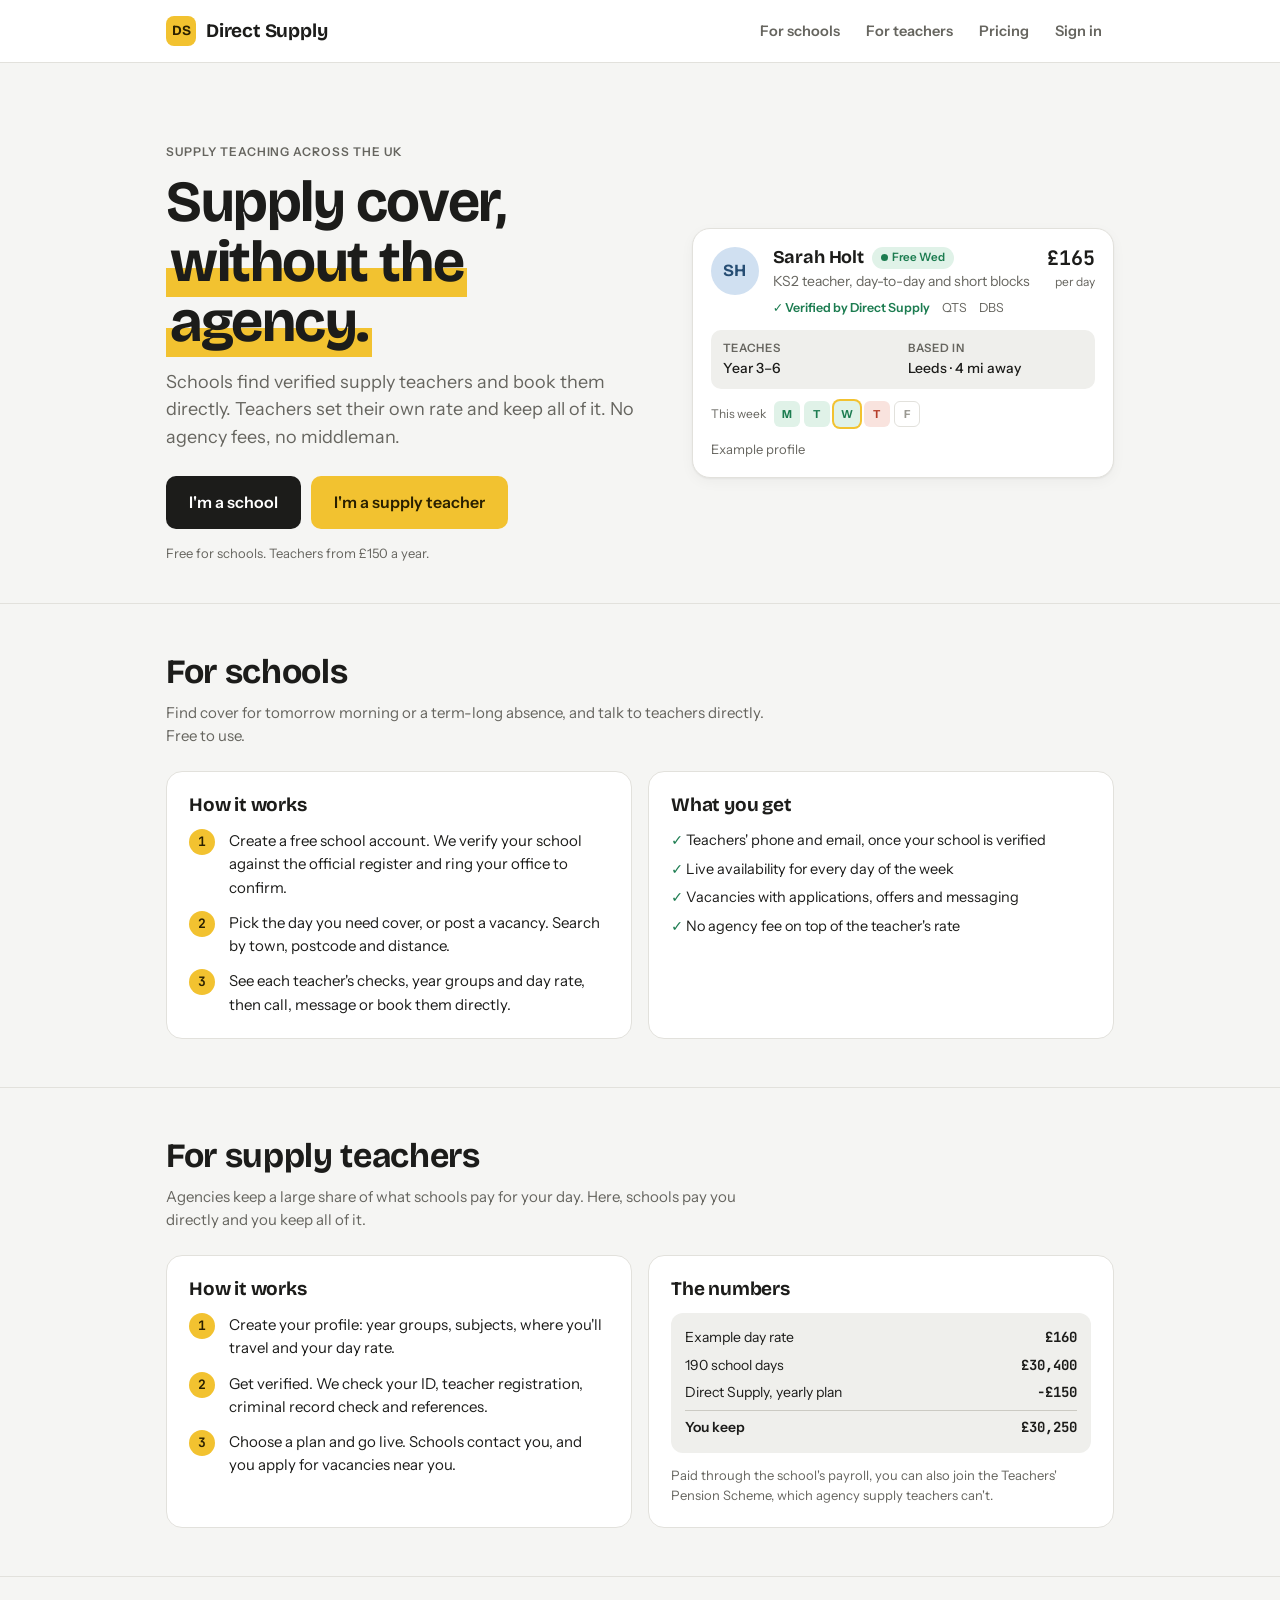
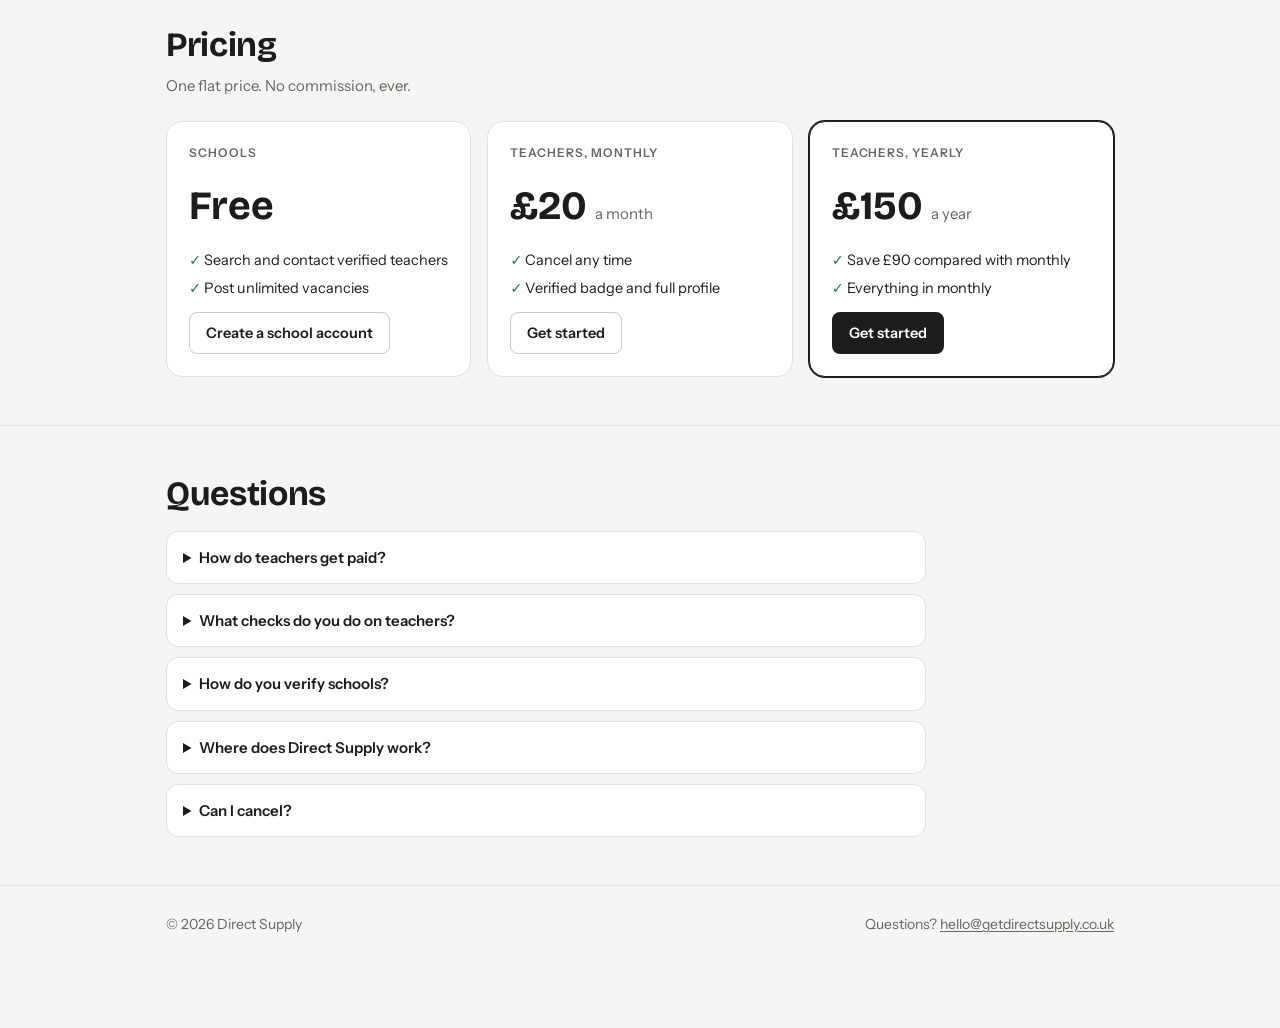
==== index.html @ fe12e29a "Add Direct Supply website Landing page, app with Supabase accounts and data, and Netlify config.  Co" ====
<!doctype html>
<html lang="en-GB">
<head>
<meta charset="utf-8">
<meta name="viewport" content="width=device-width,initial-scale=1,viewport-fit=cover">
<title>Direct Supply | Supply teachers, without the agency</title>
<meta name="description" content="Schools find verified supply teachers and book them directly. Supply teachers keep their whole day rate. UK-wide.">
<link rel="icon" href="icon.png">
<link rel="preconnect" href="https://fonts.googleapis.com">
<link rel="preconnect" href="https://fonts.gstatic.com" crossorigin>
<link rel="stylesheet" href="https://fonts.googleapis.com/css2?family=Bricolage+Grotesque:opsz,wght@12..96,600;12..96,700;12..96,800&family=Instrument+Sans:wght@400;500;600&family=JetBrains+Mono:wght@500&display=swap">
<link rel="stylesheet" href="styles.css">
</head>
<body>
<header class="topbar">
  <div class="wrap">
    <a class="logo" href="./" aria-label="Direct Supply home"><span class="logo-mark">DS</span><b>Direct Supply</b></a>
    <nav aria-label="Main">
      <a href="#schools">For schools</a>
      <a href="#teachers">For teachers</a>
      <a href="#pricing">Pricing</a>
      <a href="app.html#account">Sign in</a>
    </nav>
  </div>
</header>

<main>
  <section class="wrap hero">
    <div>
      <div class="eyebrow">Supply teaching across the UK</div>
      <h1 style="margin-top:10px">Supply cover,<br><mark>without the agency.</mark></h1>
      <p class="lead">Schools find verified supply teachers and book them directly. Teachers set their own rate and keep all of it. No agency fees, no middleman.</p>
      <div class="ctas">
        <a class="btn lg" href="app.html#account">I'm a school</a>
        <a class="btn lg accent" href="app.html#account">I'm a supply teacher</a>
      </div>
      <p class="small muted" style="margin-top:14px">Free for schools. Teachers from £150 a year.</p>
    </div>
    <div class="hero-card" aria-label="Example teacher profile">
      <div class="card-top" style="grid-template-columns:auto minmax(0,1fr) auto">
        <div class="avatar" style="--h:210">SH</div>
        <div style="min-width:0">
          <div class="name-row"><h3>Sarah Holt</h3><span class="badge b-free"><span class="dot"></span>Free Wed</span></div>
          <p class="headline">KS2 teacher, day-to-day and short blocks</p>
          <div class="creds"><span class="ok">✓ Verified by Direct Supply</span><span>QTS</span><span>DBS</span></div>
        </div>
        <div class="price"><b>£165</b><span>per day</span></div>
      </div>
      <dl class="facts"><div><dt>Teaches</dt><dd>Year 3–6</dd></div><div><dt>Based in</dt><dd>Leeds · 4 mi away</dd></div></dl>
      <div class="strip"><span class="lab">This week</span><i class="free">M</i><i class="free">T</i><i class="free sel">W</i><i class="booked">T</i><i class="off">F</i></div>
      <span class="small muted">Example profile</span>
    </div>
  </section>

  <section class="band" id="schools">
    <div class="wrap">
      <h2 class="title">For schools</h2>
      <p class="sub">Find cover for tomorrow morning or a term-long absence, and talk to teachers directly. Free to use.</p>
      <div class="cols2">
        <div class="box"><h3>How it works</h3>
          <ol class="steps-list">
            <li>Create a free school account. We verify your school against the official register and ring your office to confirm.</li>
            <li>Pick the day you need cover, or post a vacancy. Search by town, postcode and distance.</li>
            <li>See each teacher's checks, year groups and day rate, then call, message or book them directly.</li>
          </ol>
        </div>
        <div class="box"><h3>What you get</h3>
          <ul class="ticks">
            <li>Teachers' phone and email, once your school is verified</li>
            <li>Live availability for every day of the week</li>
            <li>Vacancies with applications, offers and messaging</li>
            <li>No agency fee on top of the teacher's rate</li>
          </ul>
        </div>
      </div>
    </div>
  </section>

  <section class="band" id="teachers">
    <div class="wrap">
      <h2 class="title">For supply teachers</h2>
      <p class="sub">Agencies keep a large share of what schools pay for your day. Here, schools pay you directly and you keep all of it.</p>
      <div class="cols2">
        <div class="box"><h3>How it works</h3>
          <ol class="steps-list">
            <li>Create your profile: year groups, subjects, where you'll travel and your day rate.</li>
            <li>Get verified. We check your ID, teacher registration, criminal record check and references.</li>
            <li>Choose a plan and go live. Schools contact you, and you apply for vacancies near you.</li>
          </ol>
        </div>
        <div class="box"><h3>The numbers</h3>
          <div class="calc" style="background:var(--sunk)"><div><span>Example day rate</span><b>£160</b></div><div><span>190 school days</span><b>£30,400</b></div><div><span>Direct Supply, yearly plan</span><b>−£150</b></div><div class="tot"><span>You keep</span><b>£30,250</b></div></div>
          <p class="small muted">Paid through the school's payroll, you can also join the Teachers' Pension Scheme, which agency supply teachers can't.</p>
        </div>
      </div>
    </div>
  </section>

  <section class="band" id="pricing">
    <div class="wrap">
      <h2 class="title">Pricing</h2>
      <p class="sub">One flat price. No commission, ever.</p>
      <div class="cols2">
        <div class="box"><span class="eyebrow">Schools</span><div class="price-row"><b>Free</b></div><ul class="ticks"><li>Search and contact verified teachers</li><li>Post unlimited vacancies</li></ul><a class="btn secondary" href="app.html#account" style="justify-self:start">Create a school account</a></div>
        <div class="box"><span class="eyebrow">Teachers, monthly</span><div class="price-row"><b>£20</b><span class="muted">a month</span></div><ul class="ticks"><li>Cancel any time</li><li>Verified badge and full profile</li></ul><a class="btn secondary" href="app.html#account" style="justify-self:start">Get started</a></div>
        <div class="box" style="border-color:var(--ink);box-shadow:0 0 0 1px var(--ink)"><span class="eyebrow">Teachers, yearly</span><div class="price-row"><b>£150</b><span class="muted">a year</span></div><ul class="ticks"><li>Save £90 compared with monthly</li><li>Everything in monthly</li></ul><a class="btn" href="app.html#account" style="justify-self:start">Get started</a></div>
      </div>
    </div>
  </section>

  <section class="band" id="faq">
    <div class="wrap">
      <h2 class="title">Questions</h2>
      <div class="faq" style="margin-top:16px">
        <details><summary>How do teachers get paid?</summary><p>The school pays the teacher directly, usually through the school's own payroll, or through the teacher's umbrella company. Direct Supply never holds the money and takes no cut.</p></details>
        <details><summary>What checks do you do on teachers?</summary><p>We check photo ID and right to work, the teacher's registration (DfE, EWC, GTC Scotland or GTCNI), their criminal record check (DBS Update Service, PVG or AccessNI) and two references. Schools should still complete their own pre-employment checks before a teacher starts.</p></details>
        <details><summary>How do you verify schools?</summary><p>We check each school against its nation's official school register, then ring the school office on the number listed there to confirm the person signing up works there.</p></details>
        <details><summary>Where does Direct Supply work?</summary><p>Across England, Wales, Scotland and Northern Ireland. Search by region, town or postcode.</p></details>
        <details><summary>Can I cancel?</summary><p>Yes. Monthly plans can be cancelled at any time and stop at the end of the month you've paid for.</p></details>
      </div>
    </div>
  </section>
</main>

<footer class="site">
  <div class="wrap">
    <span>© 2026 Direct Supply</span>
    <span>Questions? <a href="mailto:hello@getdirectsupply.co.uk">hello@getdirectsupply.co.uk</a></span>
  </div>
</footer>
<script>
try{const t=localStorage.getItem("ds-theme");if(t==="light"||t==="dark")document.documentElement.dataset.theme=t}catch(_){}
</script>
</body>
</html>
---- styles.css ----
*{box-sizing:border-box}
html{-webkit-text-size-adjust:100%}
:root{padding-top:env(safe-area-inset-top,0px);padding-bottom:env(safe-area-inset-bottom,0px)}
body{margin:0}
img{max-width:100%}
[hidden]{display:none!important}

/* Layout: one sticky header with three tabs; each tab is a single column — week strip + filter row + results, a guided account page, a bookings list. */
:root{
  --bg:#F5F5F3; --surface:#FFFFFF; --sunk:#EFEFEC; --ink:#1C1C1A; --muted:#66655F; --line:#E2E1DC; --line-strong:#CBCAC3;
  --primary:#1C1C1A; --primary-ink:#FFFFFF; --primary-soft:#FCF1C9;
  --hi:#F2C230; --hi-soft:#FCF1C9; --hi-ink:#6A4E00;
  --free:#1C7C50; --free-soft:#E0F2E8; --booked:#B53C29; --booked-soft:#F9E3DE; --off:#9A9992;
  --av-bg:88%; --av-fg:30%;
  --shadow:0 1px 2px rgba(0,0,0,.05),0 4px 14px rgba(0,0,0,.04);
  --display:"Bricolage Grotesque","Segoe UI",system-ui,sans-serif;
  --body:"Instrument Sans",system-ui,-apple-system,"Segoe UI",sans-serif;
  --mono:"JetBrains Mono",ui-monospace,Menlo,Consolas,monospace;
}
@media (prefers-color-scheme: dark){:root:not([data-theme="light"]){
  --bg:#121211; --surface:#1B1B19; --sunk:#161614; --ink:#EDEDEA; --muted:#A3A29B; --line:#2C2C29; --line-strong:#3D3D39;
  --primary:#F2C230; --primary-ink:#1C1C1A; --primary-soft:#3A3115;
  --hi:#F2C230; --hi-soft:#3A3115; --hi-ink:#F6D872;
  --free:#55C792; --free-soft:#14322A; --booked:#F08069; --booked-soft:#3A1F1B; --off:#5C5B55;
  --av-bg:24%; --av-fg:80%; --shadow:0 1px 2px rgba(0,0,0,.3); color-scheme:dark}}
:root[data-theme="dark"]{
  --bg:#121211; --surface:#1B1B19; --sunk:#161614; --ink:#EDEDEA; --muted:#A3A29B; --line:#2C2C29; --line-strong:#3D3D39;
  --primary:#F2C230; --primary-ink:#1C1C1A; --primary-soft:#3A3115;
  --hi:#F2C230; --hi-soft:#3A3115; --hi-ink:#F6D872;
  --free:#55C792; --free-soft:#14322A; --booked:#F08069; --booked-soft:#3A1F1B; --off:#5C5B55;
  --av-bg:24%; --av-fg:80%; --shadow:0 1px 2px rgba(0,0,0,.3); color-scheme:dark}
*{box-sizing:border-box}
body{background:var(--bg);color:var(--ink);font:15px/1.55 var(--body);padding-block:0 64px}
body::before{content:"";position:fixed;inset:0 0 auto;height:env(safe-area-inset-top,0px);z-index:10;background:var(--surface)}
.wrap{max-width:980px;margin:0 auto;padding-left:max(16px,env(safe-area-inset-left,0px));padding-right:max(16px,env(safe-area-inset-right,0px))}
h1,h2,h3{font-family:var(--display);font-weight:700;text-wrap:balance;margin:0;line-height:1.2;letter-spacing:-.01em}
p{margin:0}
a{color:var(--ink);text-underline-offset:2px}
button,input,select,textarea{font:inherit;color:inherit}
:focus-visible{outline:2px solid var(--ink);outline-offset:2px}
.mono{font-family:var(--mono);font-variant-numeric:tabular-nums}
.muted{color:var(--muted)}
.small{font-size:13px}
.eyebrow{font-size:12px;letter-spacing:.08em;text-transform:uppercase;color:var(--muted);font-weight:600}

/* header */
.topbar{position:sticky;top:env(safe-area-inset-top,0px);z-index:9;background:var(--surface);border-bottom:1px solid var(--line)}
.topbar .wrap{display:flex;align-items:center;gap:16px;min-height:62px;flex-wrap:wrap}
.logo{display:flex;align-items:center;gap:10px;text-decoration:none;color:var(--ink)}
.logo-mark{width:30px;height:30px;border-radius:8px;background:var(--hi);display:grid;place-items:center;color:#2A2000;font-family:var(--display);font-weight:700;font-size:14px}
.logo b{font-family:var(--display);font-size:19px;font-weight:700;letter-spacing:-.01em}
nav{display:flex;gap:2px;margin-left:auto}
nav a{padding:8px 12px;border-radius:8px;text-decoration:none;color:var(--muted);font-weight:600;font-size:14.5px;display:flex;gap:7px;align-items:center;white-space:nowrap}
nav a:hover{color:var(--ink);background:var(--sunk)}
nav a[aria-current="page"]{color:var(--ink);background:var(--primary-soft)}
.count{background:var(--hi);color:#2A2000;border-radius:99px;font-size:11px;min-width:18px;padding:0 5px;text-align:center;font-family:var(--mono);line-height:18px}
.theme-btn{border:1px solid var(--line-strong);background:var(--surface);color:var(--ink);border-radius:99px;height:34px;width:34px;display:grid;place-items:center;cursor:pointer;flex:none}
.theme-btn:hover{background:var(--sunk)}
.theme-btn svg{width:16px;height:16px}
.theme-btn .moon,:root[data-theme="dark"] .theme-btn .sun{display:none}
:root[data-theme="dark"] .theme-btn .moon{display:block}
@media (prefers-color-scheme: dark){:root:not([data-theme="light"]) .theme-btn .sun{display:none}:root:not([data-theme="light"]) .theme-btn .moon{display:block}}

main{padding-top:24px}
.page-head{margin-bottom:18px}
.page-head h1{font-size:clamp(24px,3.4vw,30px)}
.page-head p{color:var(--muted);margin-top:4px;max-width:62ch}
.banner{border:1px solid var(--line);background:var(--surface);border-radius:12px;padding:12px 16px;font-size:14px;margin-bottom:16px;display:flex;flex-wrap:wrap;gap:10px;align-items:center;justify-content:space-between}
.banner.hi{background:var(--hi-soft);border-color:transparent}
.banner b{color:var(--ink)}

/* controls */
.btn{display:inline-flex;align-items:center;justify-content:center;gap:6px;border:1px solid transparent;border-radius:8px;padding:9px 16px;font-weight:600;font-size:14.5px;cursor:pointer;background:var(--primary);color:var(--primary-ink);text-decoration:none;white-space:nowrap}
.btn:hover{filter:brightness(1.1)}
.btn.secondary{background:var(--surface);color:var(--ink);border-color:var(--line-strong)}
.btn.secondary:hover{background:var(--sunk);filter:none}
.btn.accent{background:var(--hi);color:#2A2000}
.btn.danger{background:transparent;color:var(--booked);border-color:var(--booked)}
.btn.link{background:none;border:0;color:var(--ink);padding:4px 2px;text-decoration:underline;text-underline-offset:3px}
.btn.sm{padding:5px 10px;font-size:13px}
.btn:disabled{opacity:.45;cursor:not-allowed;filter:none}
.input{width:100%;border:1px solid var(--line-strong);background:var(--surface);border-radius:8px;padding:9px 11px;min-width:0}
.input:focus{border-color:var(--ink);outline:none;box-shadow:0 0 0 3px var(--hi-soft)}
textarea.input{resize:vertical}
.f{display:grid;gap:6px;min-width:0}
.f > label,.f > .lab{font-size:13.5px;font-weight:600}
.hint{font-size:12.5px;color:var(--muted)}
.grid2{display:grid;grid-template-columns:repeat(auto-fit,minmax(210px,1fr));gap:14px}
.checks{display:flex;flex-wrap:wrap;gap:6px}
.checks label{display:flex;gap:6px;align-items:center;border:1px solid var(--line-strong);border-radius:8px;padding:6px 11px;font-size:13.5px;cursor:pointer;background:var(--surface);user-select:none}
.checks label:has(input:checked){background:var(--primary-soft);border-color:var(--ink)}
.checks input{accent-color:var(--ink);margin:0}
.switch{display:flex;align-items:center;gap:9px;font-size:14px;cursor:pointer}
.switch input{width:36px;height:20px;appearance:none;background:var(--line-strong);border-radius:99px;position:relative;cursor:pointer;margin:0;flex:none}
.switch input::after{content:"";position:absolute;top:2px;left:2px;width:16px;height:16px;border-radius:50%;background:var(--surface);transition:left .15s}
.switch input:checked{background:var(--ink)}
.switch input:checked::after{left:18px}
.consent{display:flex;gap:10px;align-items:flex-start;font-size:14px}
.consent input{margin-top:4px;accent-color:var(--ink);flex:none}

.badge{display:inline-flex;align-items:center;gap:4px;font-size:11.5px;font-weight:600;border-radius:99px;padding:2px 9px;white-space:nowrap}
.b-free{background:var(--free-soft);color:var(--free)}
.b-booked{background:var(--booked-soft);color:var(--booked)}
.b-off{background:var(--sunk);color:var(--muted)}
.b-hi{background:var(--hi-soft);color:var(--hi-ink)}
.dot{width:7px;height:7px;border-radius:50%;background:currentColor}

/* find */
.register{background:var(--surface);border:1px solid var(--line);border-radius:14px;padding:14px;margin-bottom:14px;box-shadow:var(--shadow)}
.reg-top{display:flex;justify-content:space-between;align-items:center;gap:10px;margin-bottom:10px}
.reg-top h2{font-size:16px}
.arrows{display:flex;gap:6px}
.icon-btn{border:1px solid var(--line-strong);background:var(--surface);border-radius:8px;width:36px;height:36px;cursor:pointer;display:grid;place-items:center;font-size:18px;line-height:1}
.icon-btn:hover{background:var(--sunk)}
.days{display:grid;grid-template-columns:repeat(5,minmax(0,1fr));gap:8px}
.day{border:1px solid var(--line);background:var(--sunk);border-radius:10px;padding:9px 6px;text-align:center;cursor:pointer;display:grid;gap:1px}
.day .w{font-size:12px;color:var(--muted);font-weight:600;text-transform:uppercase;letter-spacing:.06em}
.day .d{font-family:var(--display);font-weight:700;font-size:21px}
.day .n{font-size:12px;color:var(--free);font-weight:600}
.day .n.zero{color:var(--muted)}
.day.past{opacity:.5}
.day[aria-pressed="true"]{background:var(--surface);border-color:var(--hi);box-shadow:inset 0 -3px 0 var(--hi),0 0 0 1px var(--hi)}
.nearbar{display:grid;grid-template-columns:minmax(0,2fr) minmax(0,1fr);gap:8px;margin-bottom:10px}
.filterbar{display:grid;grid-template-columns:minmax(0,1.6fr) repeat(3,minmax(0,1fr));gap:8px;margin-bottom:10px}
.results-head{display:flex;flex-wrap:wrap;justify-content:space-between;align-items:center;gap:10px;margin:6px 0 12px}
.results-head h2{font-size:16.5px}
.list{display:grid;gap:12px}

.card{background:var(--surface);border:1px solid var(--line);border-radius:14px;padding:16px 18px;display:grid;gap:12px;box-shadow:var(--shadow)}
.card.example{border-style:dashed;box-shadow:none}
.card-top{display:grid;grid-template-columns:auto minmax(0,1fr) auto;gap:14px;align-items:start}
.avatar{width:48px;height:48px;border-radius:50%;display:grid;place-items:center;font-family:var(--display);font-weight:700;font-size:17px;background:hsl(var(--h) 55% var(--av-bg));color:hsl(var(--h) 50% var(--av-fg));flex:none}
.avatar.lg{width:60px;height:60px;font-size:21px}
.avatar.sm{width:36px;height:36px;font-size:13px}
.name-row{display:flex;flex-wrap:wrap;align-items:center;gap:6px 8px}
.name-row h3{font-size:18px}
.headline{color:var(--muted);font-size:14px;margin-top:2px}
.creds{display:flex;flex-wrap:wrap;gap:4px 12px;margin-top:6px;font-size:12.5px;color:var(--muted)}
.creds span{display:flex;align-items:center;gap:4px}
.creds .ok{color:var(--free);font-weight:600}
.price{text-align:right}
.price b{font-family:var(--mono);font-size:20px;display:block;line-height:1.1}
.price span{font-size:12px;color:var(--muted)}
.facts{display:grid;grid-template-columns:repeat(auto-fit,minmax(150px,1fr));gap:10px;background:var(--sunk);border-radius:10px;padding:10px 12px;margin:0}
.facts dt{font-size:11.5px;color:var(--muted);text-transform:uppercase;letter-spacing:.06em;font-weight:600}
.facts dd{margin:0;font-size:14px;font-weight:500}
.card-foot{display:flex;flex-wrap:wrap;gap:10px;align-items:center;justify-content:space-between}
.strip{display:flex;gap:4px;align-items:center}
.strip .lab{font-size:12px;color:var(--muted);margin-right:4px}
.strip i{width:26px;height:26px;border-radius:6px;display:grid;place-items:center;font-style:normal;font-size:11px;font-weight:700}
.strip .free{background:var(--free-soft);color:var(--free)}
.strip .booked{background:var(--booked-soft);color:var(--booked)}
.strip .off{background:var(--surface);color:var(--off);border:1px solid var(--line)}
.strip .sel{box-shadow:0 0 0 2px var(--hi)}
.tags{display:flex;flex-wrap:wrap;gap:6px}
.tag{font-size:12.5px;border-radius:6px;padding:2px 8px;background:var(--sunk);border:1px solid var(--line)}
.empty{background:var(--surface);border:1px dashed var(--line-strong);border-radius:14px;padding:24px;display:grid;gap:12px;justify-items:start}
.empty h3{font-size:18px}
.empty p{color:var(--muted);max-width:62ch}

/* account */
.roles{display:grid;grid-template-columns:repeat(auto-fit,minmax(260px,1fr));gap:14px}
.role{background:var(--surface);border:1px solid var(--line);border-radius:16px;padding:22px;display:grid;gap:10px;text-align:left;cursor:pointer;box-shadow:var(--shadow)}
.role:hover{border-color:var(--ink)}
.role .ico{width:44px;height:44px;border-radius:12px;background:var(--hi-soft);color:var(--hi-ink);display:grid;place-items:center}
.role h2{font-size:20px}
.role p{color:var(--muted);font-size:14px}
.role ul{margin:0;padding-left:18px;font-size:14px;color:var(--muted);display:grid;gap:2px}
.role .go{font-weight:600;margin-top:4px}
.steps{display:grid;grid-template-columns:repeat(3,minmax(0,1fr));gap:8px;margin-bottom:16px}
.step{background:var(--surface);border:1px solid var(--line);border-radius:12px;padding:12px 14px;display:grid;gap:2px;cursor:pointer;text-align:left}
.step[aria-current="step"]{border-color:var(--ink);box-shadow:0 0 0 1px var(--ink)}
.step .num{font-family:var(--mono);font-size:12px;color:var(--muted)}
.step b{font-size:14.5px}
.step .st{font-size:12.5px;font-weight:600}
.st.done{color:var(--free)} .st.wait{color:var(--hi-ink)} .st.todo{color:var(--muted)} .st.bad{color:var(--booked)}
.panel{background:var(--surface);border:1px solid var(--line);border-radius:14px;padding:20px;display:grid;gap:16px;box-shadow:var(--shadow)}
.panel h2{font-size:18px}
.panel .sub{color:var(--muted);font-size:14px;margin-top:3px;max-width:64ch}
.group{display:grid;gap:14px;border-top:1px solid var(--line);padding-top:16px}
.group h3{font-size:15px}
.plans{display:grid;grid-template-columns:repeat(auto-fit,minmax(180px,1fr));gap:10px}
.plan{border:1px solid var(--line-strong);border-radius:12px;padding:14px;display:grid;gap:4px;cursor:pointer;background:var(--surface);position:relative}
.plan input{position:absolute;opacity:0;pointer-events:none}
.plan:has(input:checked){border-color:var(--ink);box-shadow:0 0 0 1px var(--ink);background:var(--primary-soft)}
.plan:has(input:focus-visible){outline:2px solid var(--ink);outline-offset:2px}
.plan .amt{font-family:var(--display);font-weight:700;font-size:26px}
.plan .amt small{font-family:var(--body);font-size:13px;font-weight:500;color:var(--muted)}
.blocked{display:flex;flex-wrap:wrap;gap:6px}
.blocked button{border:1px solid var(--line-strong);background:var(--sunk);border-radius:6px;padding:3px 9px;font-size:12.5px;cursor:pointer;font-family:var(--mono)}
.savebar{display:flex;flex-wrap:wrap;gap:10px;align-items:center;justify-content:space-between;border-top:1px solid var(--line);padding-top:16px}
.savebar .btns{display:flex;gap:8px;flex-wrap:wrap}
.checklist{display:grid;gap:8px}
.checklist div{display:flex;gap:10px;align-items:flex-start;font-size:14px}
.checklist .mk{width:22px;height:22px;border-radius:50%;display:grid;place-items:center;font-size:12px;font-weight:700;flex:none}
.mk.done{background:var(--free-soft);color:var(--free)} .mk.todo{background:var(--sunk);color:var(--muted);border:1px solid var(--line)}
.calc{background:var(--sunk);border-radius:12px;padding:14px;display:grid;gap:6px;font-size:14px}
.calc div{display:flex;justify-content:space-between;gap:12px}
.calc b{font-family:var(--mono)}
.calc .tot{border-top:1px solid var(--line-strong);padding-top:6px;font-weight:600}

/* bookings + admin */
.req{background:var(--surface);border:1px solid var(--line);border-radius:14px;padding:16px 18px;display:grid;gap:10px;box-shadow:var(--shadow)}
.req-top{display:flex;flex-wrap:wrap;justify-content:space-between;gap:8px;align-items:center}
.req h3{font-size:16.5px}
.st-pending{background:var(--hi-soft);color:var(--hi-ink)}
.st-accepted{background:var(--free-soft);color:var(--free)}
.st-declined,.st-cancelled{background:var(--sunk);color:var(--muted)}
.dates{display:flex;flex-wrap:wrap;gap:6px}
.dates span{font-family:var(--mono);font-size:12.5px;border-radius:6px;padding:2px 8px;background:var(--sunk);border:1px solid var(--line)}
.kv{display:grid;grid-template-columns:120px minmax(0,1fr);gap:4px 12px;font-size:14px;margin:0}
.kv dt{color:var(--muted)}
.kv dd{margin:0;min-width:0;overflow-wrap:anywhere}
.reply{border-left:3px solid var(--hi);padding-left:10px;color:var(--muted);font-size:14px}
.row-actions{display:flex;gap:8px;flex-wrap:wrap;align-items:center}
.copyable{display:inline-flex;gap:8px;align-items:center;flex-wrap:wrap}
.copyable code{font-family:var(--mono);font-size:13.5px;user-select:all;overflow-wrap:anywhere}
.seg{display:inline-flex;background:var(--sunk);border:1px solid var(--line);border-radius:10px;padding:3px;gap:2px;margin-bottom:16px;flex-wrap:wrap}
.seg button{border:0;background:none;padding:7px 14px;border-radius:7px;font-weight:600;font-size:14px;color:var(--muted);cursor:pointer;display:flex;gap:6px;align-items:center}
.seg button[aria-selected="true"]{background:var(--surface);color:var(--ink);box-shadow:var(--shadow)}
.stats{display:grid;grid-template-columns:repeat(4,minmax(0,1fr));gap:10px;margin-bottom:16px}
.stat{background:var(--surface);border:1px solid var(--line);border-radius:12px;padding:12px 14px}
.stat b{display:block;font-family:var(--mono);font-size:24px;margin-top:2px}
.howto{background:var(--sunk);border-radius:10px;padding:12px 14px;font-size:13.5px;display:grid;gap:4px}
.howto ol{margin:0;padding-left:18px;display:grid;gap:3px}

.vac-desc{font-size:14px;margin:0;display:-webkit-box;-webkit-line-clamp:3;-webkit-box-orient:vertical;overflow:hidden}
.section-title{display:flex;justify-content:space-between;align-items:center;gap:10px;flex-wrap:wrap;margin:4px 0 12px}
.section-title h2{font-size:18px}
.chat{display:grid;grid-template-columns:280px minmax(0,1fr);background:var(--surface);border:1px solid var(--line);border-radius:14px;overflow:hidden;height:min(72vh,680px);box-shadow:var(--shadow)}
.convos{border-right:1px solid var(--line);overflow-y:auto;min-width:0}
.convo{display:flex;gap:10px;align-items:center;padding:12px 14px;border:0;border-bottom:1px solid var(--line);background:none;width:100%;text-align:left;cursor:pointer}
.convo:hover{background:var(--sunk)}
.convo[aria-current="true"]{background:var(--primary-soft)}
.convo .meta{min-width:0;flex:1}
.convo b{display:block;font-size:14px;white-space:nowrap;overflow:hidden;text-overflow:ellipsis}
.convo .last{display:block;font-size:12.5px;color:var(--muted);white-space:nowrap;overflow:hidden;text-overflow:ellipsis}
.thread{display:grid;grid-template-rows:auto minmax(0,1fr) auto;min-width:0;min-height:0}
.thread-head{padding:10px 16px;border-bottom:1px solid var(--line);display:flex;gap:10px;align-items:center;min-height:58px}
.msgs{overflow-y:auto;padding:16px;display:flex;flex-direction:column;gap:8px}
.bubble{max-width:78%;padding:9px 12px;border-radius:14px;font-size:14px;white-space:pre-wrap;overflow-wrap:anywhere}
.bubble.me{align-self:flex-end;background:var(--primary);color:var(--primary-ink);border-bottom-right-radius:4px}
.bubble.them{align-self:flex-start;background:var(--sunk);border-bottom-left-radius:4px}
.bubble time{display:block;font-size:11px;opacity:.7;margin-top:3px}
.bubble .ref{display:block;font-size:11.5px;opacity:.8;margin-bottom:3px;font-weight:600}
.composer{display:flex;gap:8px;padding:12px;border-top:1px solid var(--line);align-items:flex-end}
.composer textarea{resize:none;height:44px}
.back-btn{display:none}
@media (max-width:720px){.chat{grid-template-columns:minmax(0,1fr)}.convos{border-right:0}.chat.open .convos{display:none}.chat:not(.open) .thread{display:none}.back-btn{display:inline-flex}}

dialog{border:0;border-radius:16px;background:var(--surface);color:var(--ink);padding:0;width:min(560px,calc(100vw - 24px));max-height:calc(100dvh - 32px);box-shadow:0 20px 60px rgba(0,0,0,.3)}
dialog::backdrop{background:rgba(0,0,0,.5)}
.dlg{display:grid;gap:16px;padding:22px}
.dlg-head{display:flex;justify-content:space-between;align-items:flex-start;gap:12px}
.dlg-head h2{font-size:20px}
.x{border:0;background:var(--sunk);width:32px;height:32px;border-radius:8px;cursor:pointer;font-size:16px;flex:none}
.contact-box{background:var(--hi-soft);border-radius:12px;padding:14px;display:grid;gap:10px}
.contact-line{display:flex;justify-content:space-between;align-items:center;gap:10px;flex-wrap:wrap}
.contact-line .lab{font-size:12px;color:var(--muted);text-transform:uppercase;letter-spacing:.06em;font-weight:600;display:block}
.contact-line code{font-family:var(--mono);font-size:15px;user-select:all;word-break:break-all}
.dlg-sec{display:grid;gap:6px}
.dlg-sec h3{font-size:13px;color:var(--muted);text-transform:uppercase;letter-spacing:.06em;font-family:var(--body);font-weight:600}
.toast{position:fixed;left:50%;transform:translateX(-50%);bottom:calc(20px + env(safe-area-inset-bottom,0px));background:var(--ink);color:var(--bg);padding:10px 18px;border-radius:10px;font-size:14px;z-index:30;box-shadow:var(--shadow);max-width:calc(100vw - 32px)}

@media (max-width:720px){
  .filterbar{grid-template-columns:minmax(0,1fr) minmax(0,1fr)}
  .filterbar .search{grid-column:1/-1}
  .stats{grid-template-columns:repeat(2,minmax(0,1fr))}
}
@media (max-width:640px){
  .topbar .wrap{gap:6px;padding-block:8px}
  nav{margin-left:0;width:100%;order:3}
  nav a{flex:1;justify-content:center;padding:8px 4px;font-size:13.5px}
  .theme-btn{margin-left:auto;order:2}
  .card{padding:14px}
  .card-top{grid-template-columns:auto minmax(0,1fr)}
  .price{grid-column:1/-1;text-align:left;display:flex;gap:6px;align-items:baseline}
  .day .d{font-size:18px}
  .steps{grid-template-columns:minmax(0,1fr)}
  .kv{grid-template-columns:minmax(0,1fr)}
  .kv dt{margin-top:4px}
  .panel{padding:16px}
}
@media (prefers-reduced-motion:reduce){*{transition:none!important}}

/* ---------- landing page ---------- */
.hero{padding-block:56px 40px;display:grid;grid-template-columns:minmax(0,1.15fr) minmax(0,1fr);gap:40px;align-items:center}
.hero h1{font-size:clamp(34px,5.4vw,58px);line-height:1.04;letter-spacing:-.025em}
.hero h1 mark{-webkit-box-decoration-break:clone;box-decoration-break:clone;background:linear-gradient(transparent 58%,var(--hi) 58%);color:inherit;padding:0 4px}
.hero p.lead{font-size:18px;color:var(--muted);margin-top:16px;max-width:52ch}
.hero .ctas{display:flex;gap:10px;flex-wrap:wrap;margin-top:24px}
.btn.lg{padding:13px 22px;font-size:16px;border-radius:10px}
.hero-card{background:var(--surface);border:1px solid var(--line);border-radius:18px;padding:18px;box-shadow:var(--shadow);display:grid;gap:12px}
.band{padding-block:48px;border-top:1px solid var(--line)}
.band h2.title{font-size:clamp(24px,3.4vw,34px);margin-bottom:8px}
.band p.sub{color:var(--muted);max-width:60ch;margin-bottom:24px}
.cols2{display:grid;grid-template-columns:repeat(auto-fit,minmax(280px,1fr));gap:16px}
.box{background:var(--surface);border:1px solid var(--line);border-radius:16px;padding:22px;display:grid;gap:12px;align-content:start}
.box h3{font-size:19px}
.steps-list{margin:0;padding:0;list-style:none;display:grid;gap:12px;counter-reset:s}
.steps-list li{display:grid;grid-template-columns:30px minmax(0,1fr);gap:10px;font-size:15px;counter-increment:s}
.steps-list li::before{content:counter(s);width:26px;height:26px;border-radius:50%;background:var(--hi);color:#2A2000;font-weight:700;display:grid;place-items:center;font-size:13px;font-family:var(--mono)}
.price-row{display:flex;align-items:baseline;gap:8px}
.price-row b{font-family:var(--display);font-size:40px}
.ticks{margin:0;padding:0;list-style:none;display:grid;gap:6px;font-size:14.5px}
.ticks li::before{content:"✓  ";color:var(--free);font-weight:700}
.faq{display:grid;gap:10px;max-width:760px}
.faq details{background:var(--surface);border:1px solid var(--line);border-radius:12px;padding:14px 16px}
.faq summary{font-weight:600;cursor:pointer}
.faq p{margin-top:8px;color:var(--muted)}
footer.site{border-top:1px solid var(--line);padding-block:28px;color:var(--muted);font-size:14px}
footer.site .wrap{display:flex;flex-wrap:wrap;gap:12px 24px;justify-content:space-between}
footer.site a{color:var(--muted)}
.auth-card{max-width:440px;margin:24px auto;background:var(--surface);border:1px solid var(--line);border-radius:16px;padding:24px;display:grid;gap:14px;box-shadow:var(--shadow)}
@media (max-width:820px){.hero{grid-template-columns:minmax(0,1fr);padding-block:32px 24px}}
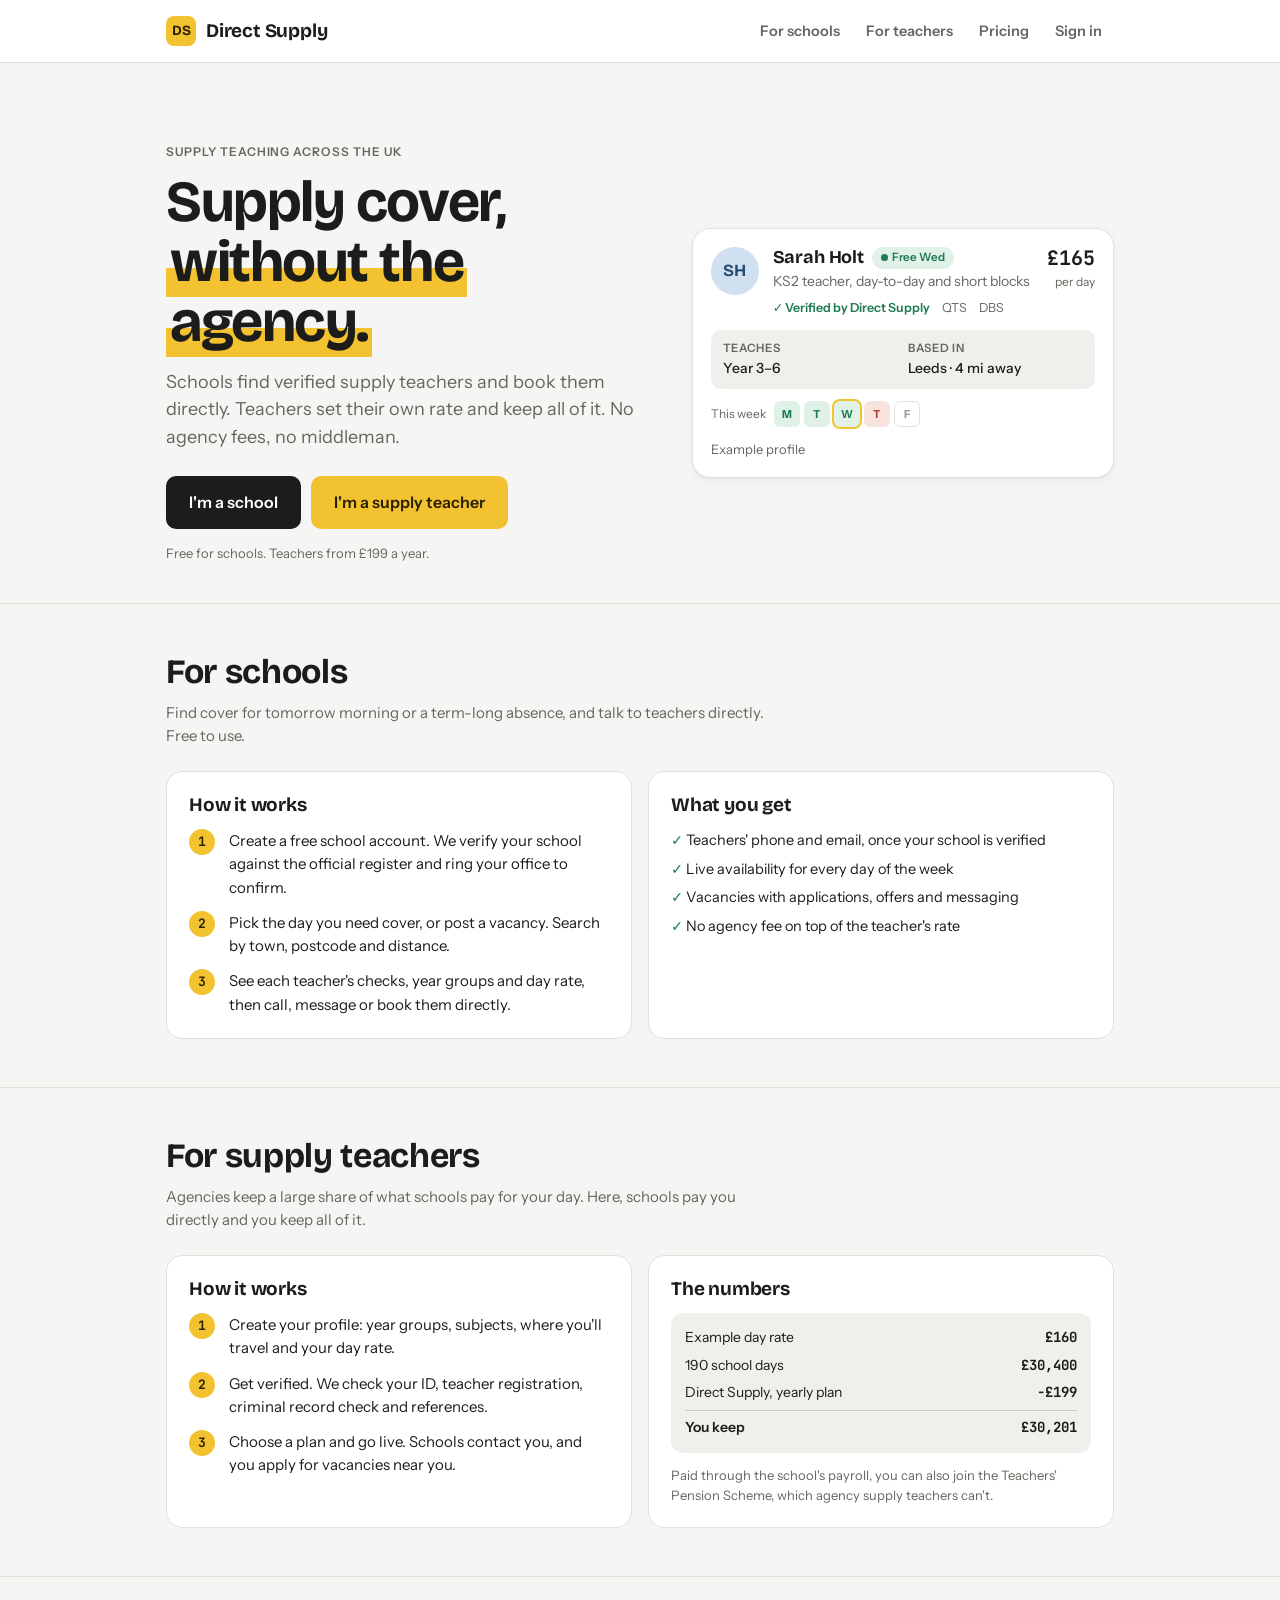
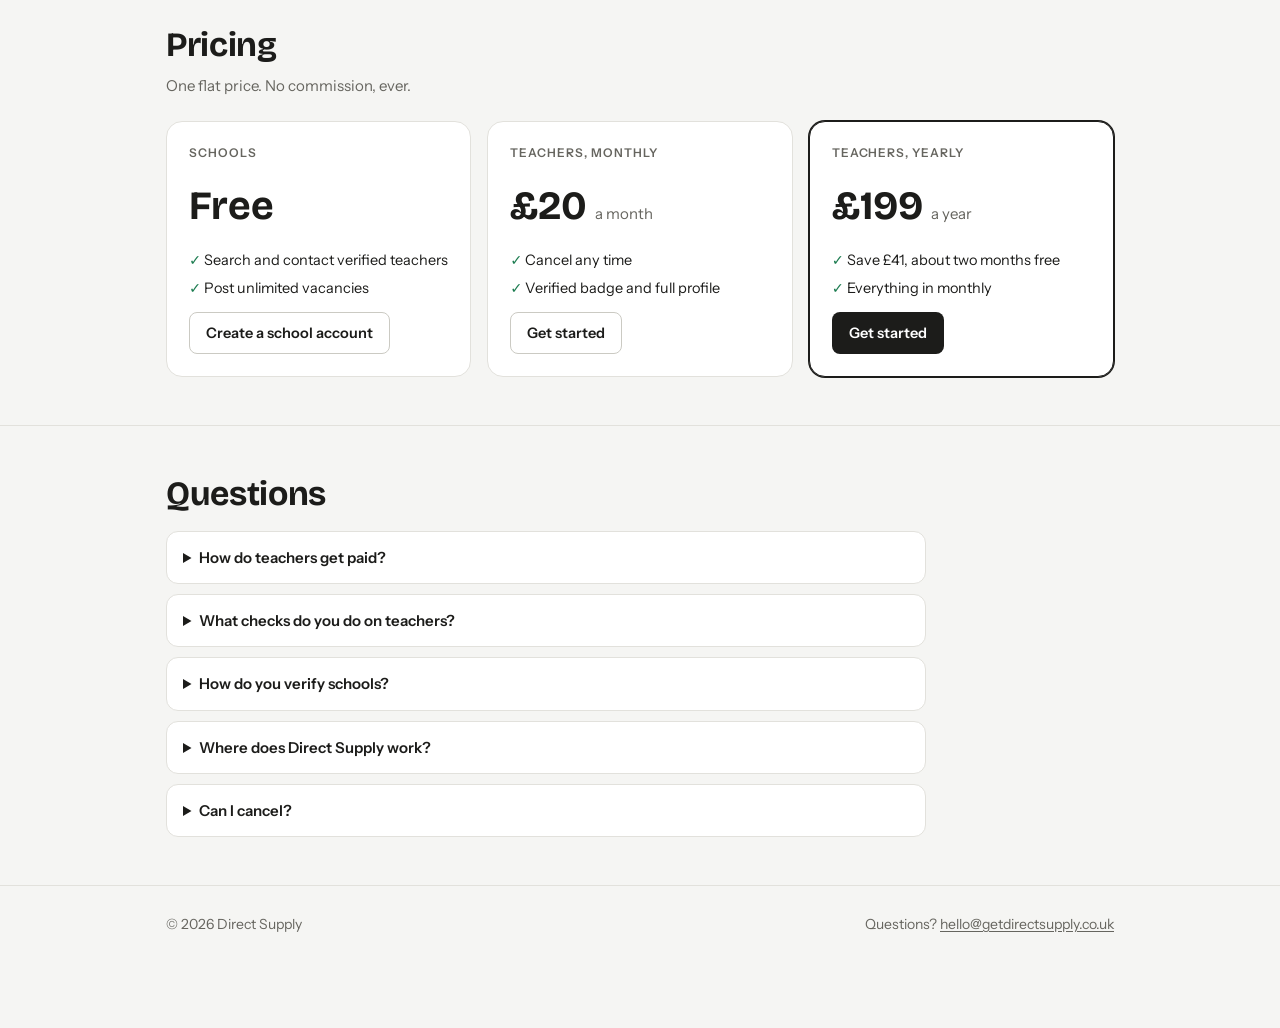
==== commit cbac5965: "Change yearly plan to £199 Update prices, savings and example figures on the landing page and in the" ====
--- a/index.html
+++ b/index.html
@@ -34,7 +34,7 @@
         <a class="btn lg" href="app.html#account">I'm a school</a>
         <a class="btn lg accent" href="app.html#account">I'm a supply teacher</a>
       </div>
-      <p class="small muted" style="margin-top:14px">Free for schools. Teachers from £150 a year.</p>
+      <p class="small muted" style="margin-top:14px">Free for schools. Teachers from £199 a year.</p>
     </div>
     <div class="hero-card" aria-label="Example teacher profile">
       <div class="card-top" style="grid-template-columns:auto minmax(0,1fr) auto">
@@ -89,7 +89,7 @@
           </ol>
         </div>
         <div class="box"><h3>The numbers</h3>
-          <div class="calc" style="background:var(--sunk)"><div><span>Example day rate</span><b>£160</b></div><div><span>190 school days</span><b>£30,400</b></div><div><span>Direct Supply, yearly plan</span><b>−£150</b></div><div class="tot"><span>You keep</span><b>£30,250</b></div></div>
+          <div class="calc" style="background:var(--sunk)"><div><span>Example day rate</span><b>£160</b></div><div><span>190 school days</span><b>£30,400</b></div><div><span>Direct Supply, yearly plan</span><b>−£199</b></div><div class="tot"><span>You keep</span><b>£30,201</b></div></div>
           <p class="small muted">Paid through the school's payroll, you can also join the Teachers' Pension Scheme, which agency supply teachers can't.</p>
         </div>
       </div>
@@ -103,7 +103,7 @@
       <div class="cols2">
         <div class="box"><span class="eyebrow">Schools</span><div class="price-row"><b>Free</b></div><ul class="ticks"><li>Search and contact verified teachers</li><li>Post unlimited vacancies</li></ul><a class="btn secondary" href="app.html#account" style="justify-self:start">Create a school account</a></div>
         <div class="box"><span class="eyebrow">Teachers, monthly</span><div class="price-row"><b>£20</b><span class="muted">a month</span></div><ul class="ticks"><li>Cancel any time</li><li>Verified badge and full profile</li></ul><a class="btn secondary" href="app.html#account" style="justify-self:start">Get started</a></div>
-        <div class="box" style="border-color:var(--ink);box-shadow:0 0 0 1px var(--ink)"><span class="eyebrow">Teachers, yearly</span><div class="price-row"><b>£150</b><span class="muted">a year</span></div><ul class="ticks"><li>Save £90 compared with monthly</li><li>Everything in monthly</li></ul><a class="btn" href="app.html#account" style="justify-self:start">Get started</a></div>
+        <div class="box" style="border-color:var(--ink);box-shadow:0 0 0 1px var(--ink)"><span class="eyebrow">Teachers, yearly</span><div class="price-row"><b>£199</b><span class="muted">a year</span></div><ul class="ticks"><li>Save £41, about two months free</li><li>Everything in monthly</li></ul><a class="btn" href="app.html#account" style="justify-self:start">Get started</a></div>
       </div>
     </div>
   </section>
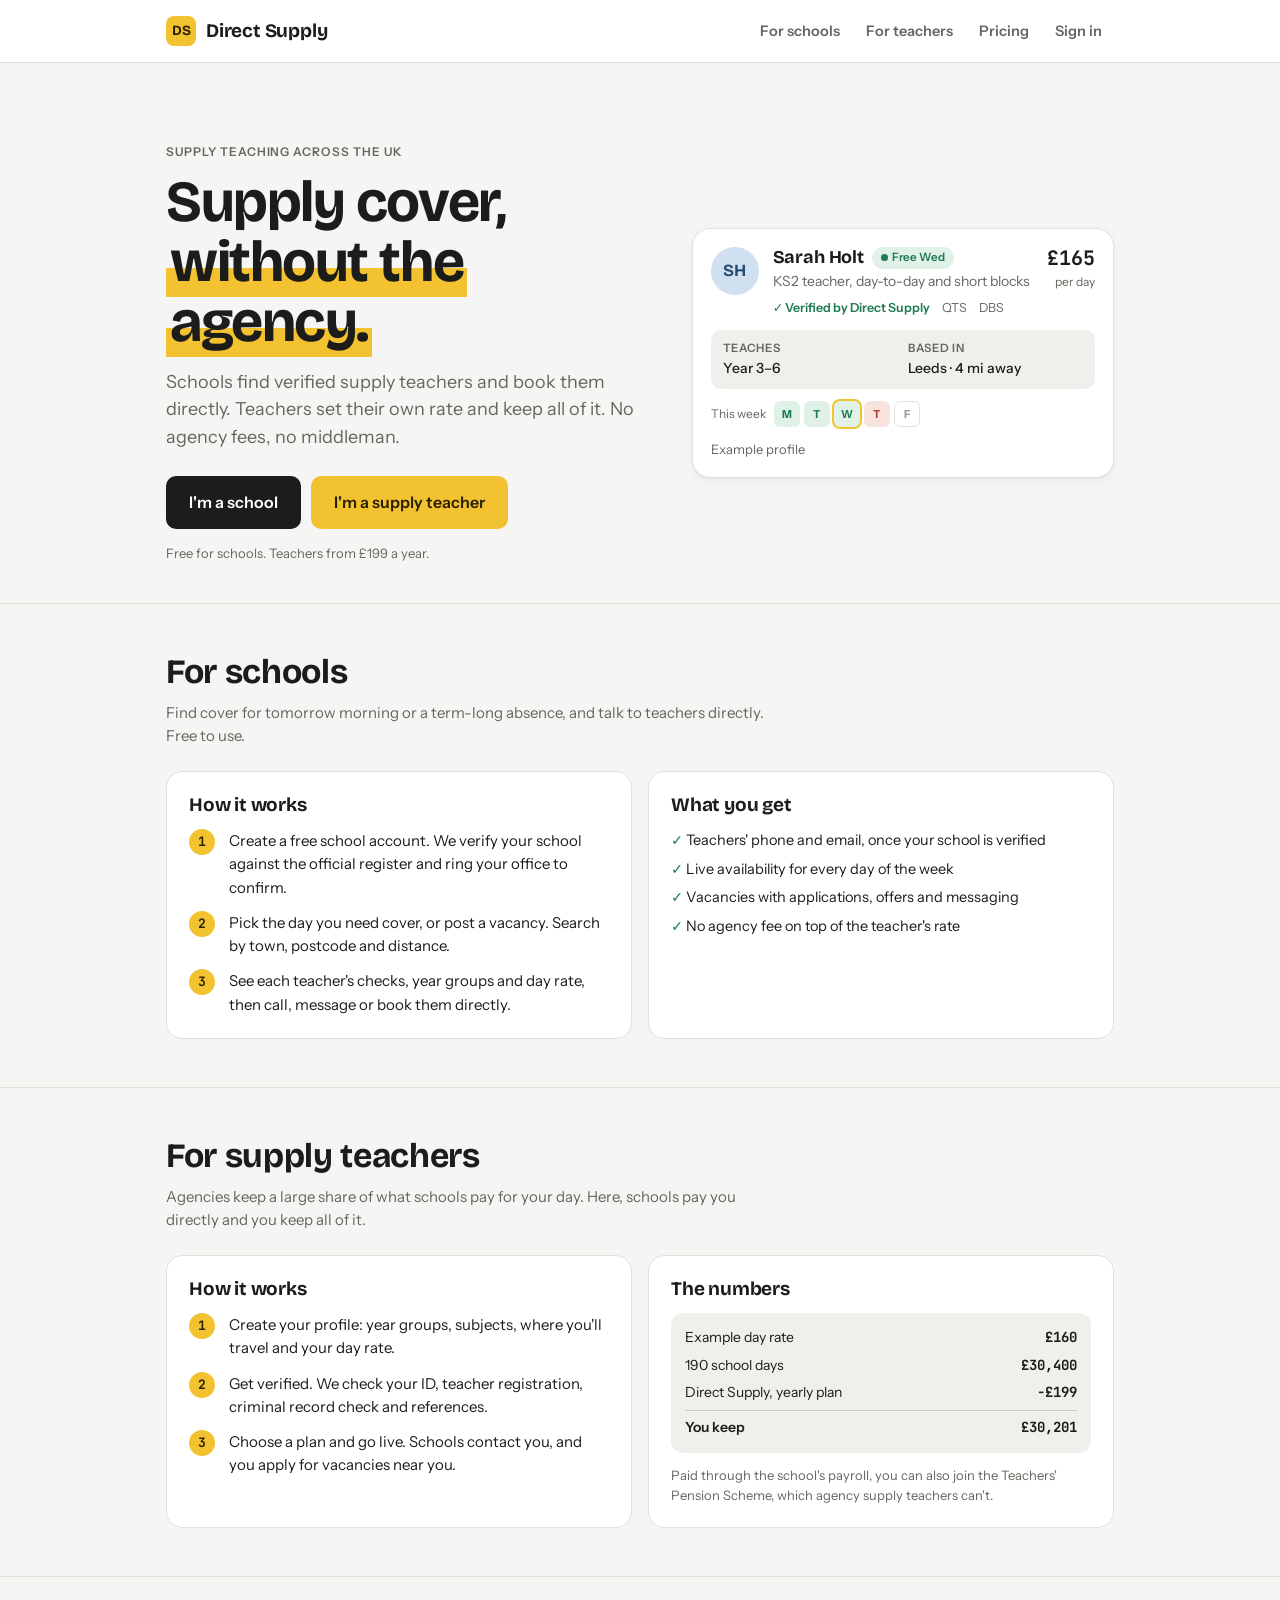
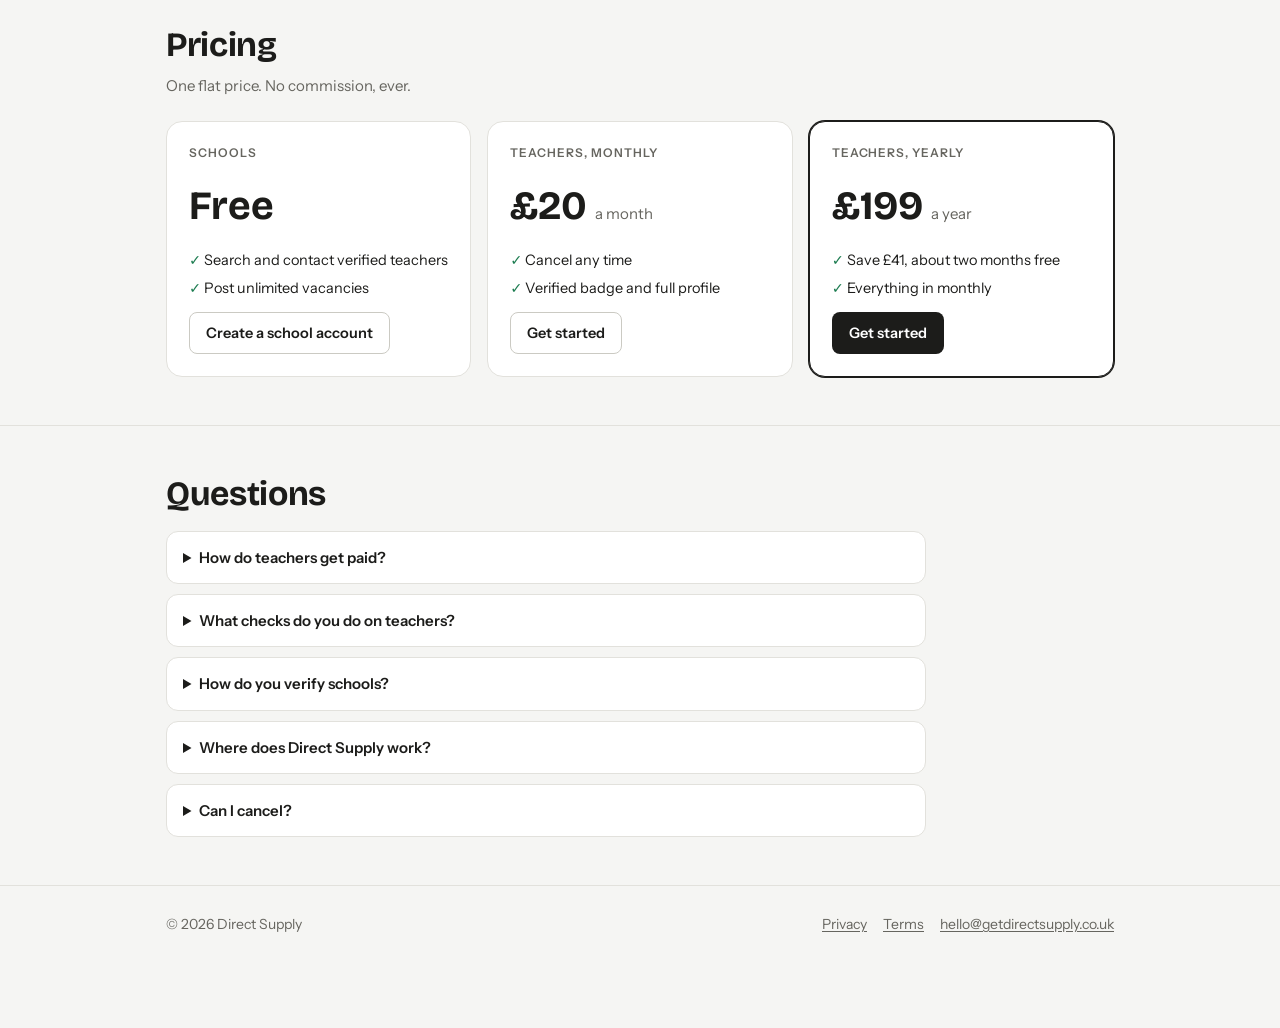
==== commit 20993e54: "Add privacy policy and terms of use Link both from the site footers and the sign-up form.  Co-Author" ====
--- a/index.html
+++ b/index.html
@@ -125,7 +125,7 @@
 <footer class="site">
   <div class="wrap">
     <span>© 2026 Direct Supply</span>
-    <span>Questions? <a href="mailto:hello@getdirectsupply.co.uk">hello@getdirectsupply.co.uk</a></span>
+    <span class="legal-links"><a href="privacy.html">Privacy</a><a href="terms.html">Terms</a><a href="mailto:hello@getdirectsupply.co.uk">hello@getdirectsupply.co.uk</a></span>
   </div>
 </footer>
 <script>
--- a/styles.css
+++ b/styles.css
@@ -313,3 +313,22 @@
 footer.site a{color:var(--muted)}
 .auth-card{max-width:440px;margin:24px auto;background:var(--surface);border:1px solid var(--line);border-radius:16px;padding:24px;display:grid;gap:14px;box-shadow:var(--shadow)}
 @media (max-width:820px){.hero{grid-template-columns:minmax(0,1fr);padding-block:32px 24px}}
+
+/* ---------- legal pages ---------- */
+.legal{padding-block:40px 24px;max-width:760px}
+.legal h1{font-size:clamp(30px,4.6vw,44px);letter-spacing:-.02em}
+.legal .meta{color:var(--muted);font-size:14px;margin-top:8px}
+.legal .summary{background:var(--hi-soft);border-radius:14px;padding:18px 20px;margin-top:24px;display:grid;gap:8px}
+.legal .summary h2{font-size:17px;font-family:var(--body);font-weight:700}
+.legal .summary ul{margin:0;padding-left:20px;display:grid;gap:4px}
+.legal section{margin-top:32px;display:grid;gap:10px}
+.legal h2{font-size:22px}
+.legal h3{font-size:17px;margin-top:6px}
+.legal p,.legal li{max-width:68ch}
+.legal ul{margin:0;padding-left:20px;display:grid;gap:6px}
+.legal .tbl{overflow-x:auto;border:1px solid var(--line);border-radius:12px;background:var(--surface)}
+.legal table{border-collapse:collapse;width:100%;font-size:14.5px;min-width:560px}
+.legal th,.legal td{text-align:left;vertical-align:top;padding:10px 14px;border-bottom:1px solid var(--line)}
+.legal tr:last-child td{border-bottom:0}
+.legal th{font-size:12px;text-transform:uppercase;letter-spacing:.06em;color:var(--muted);font-weight:600;background:var(--sunk)}
+.legal-links{display:flex;gap:16px;flex-wrap:wrap}
